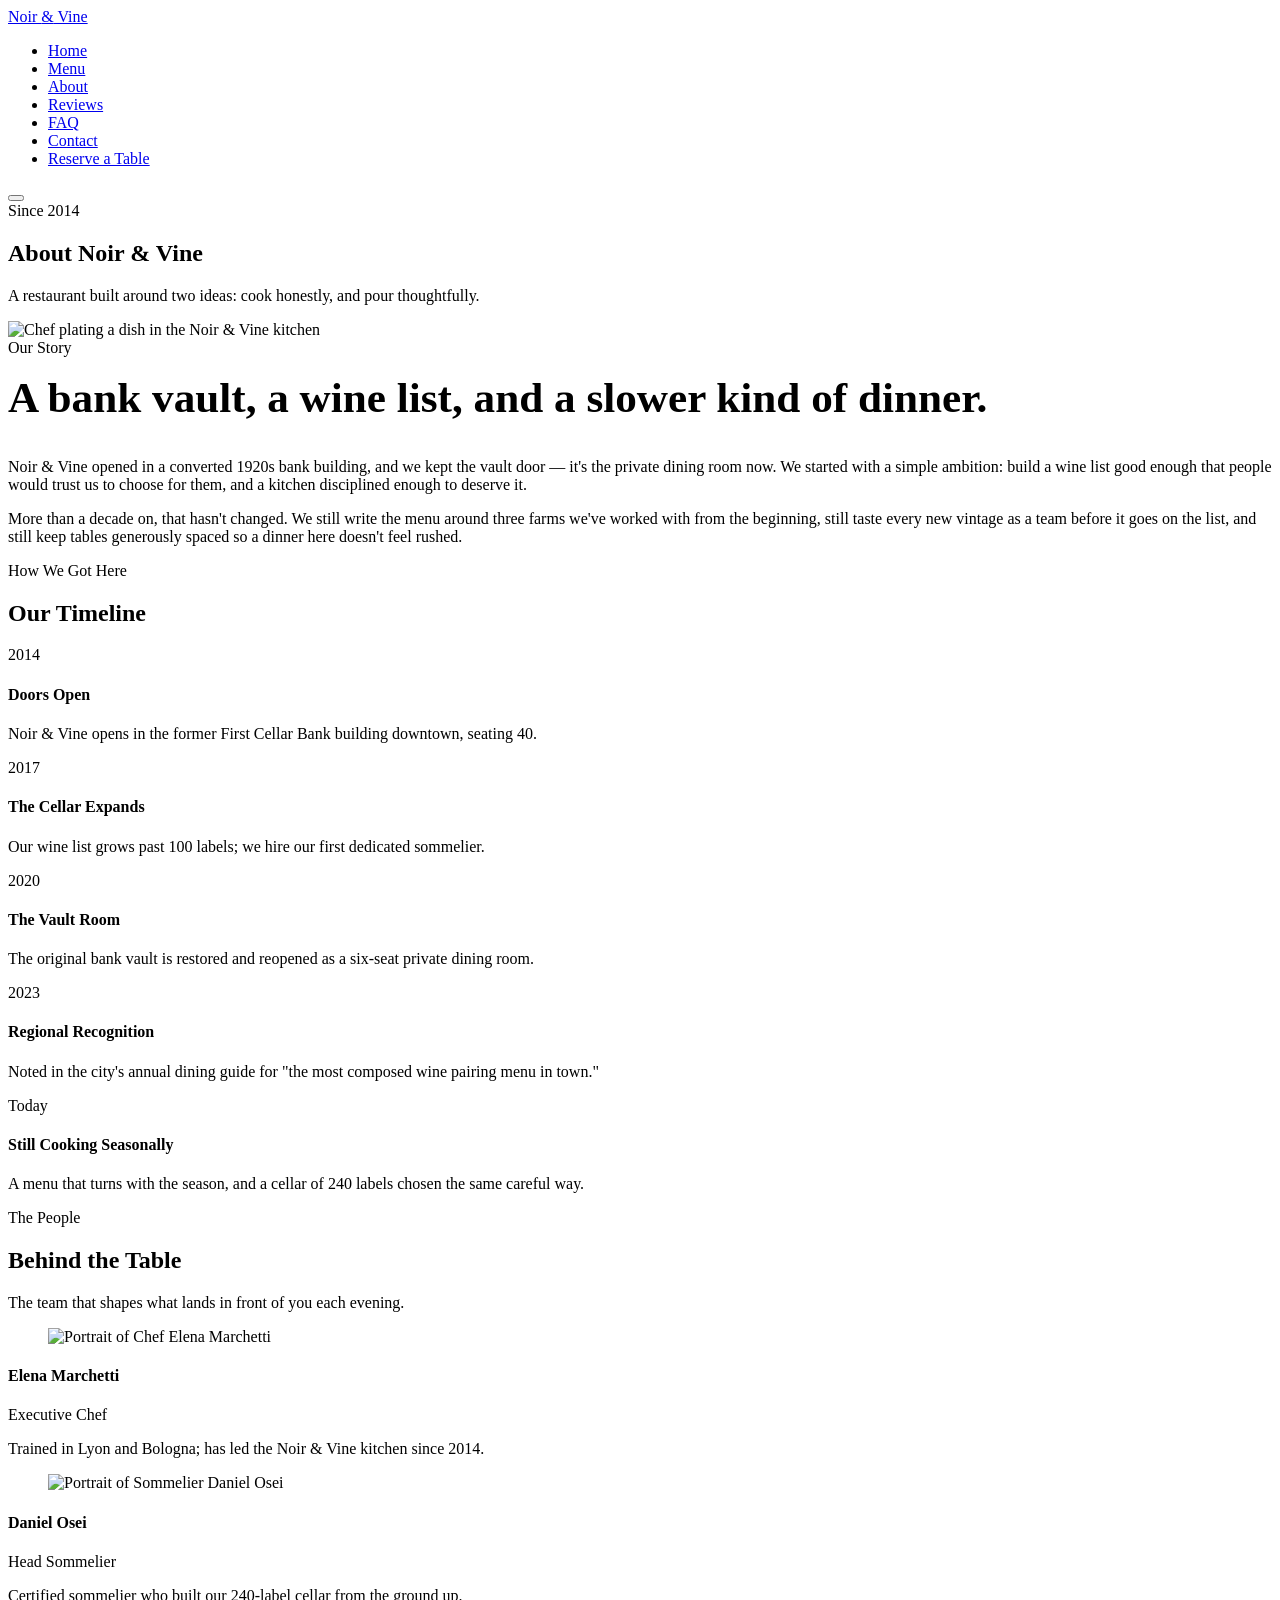
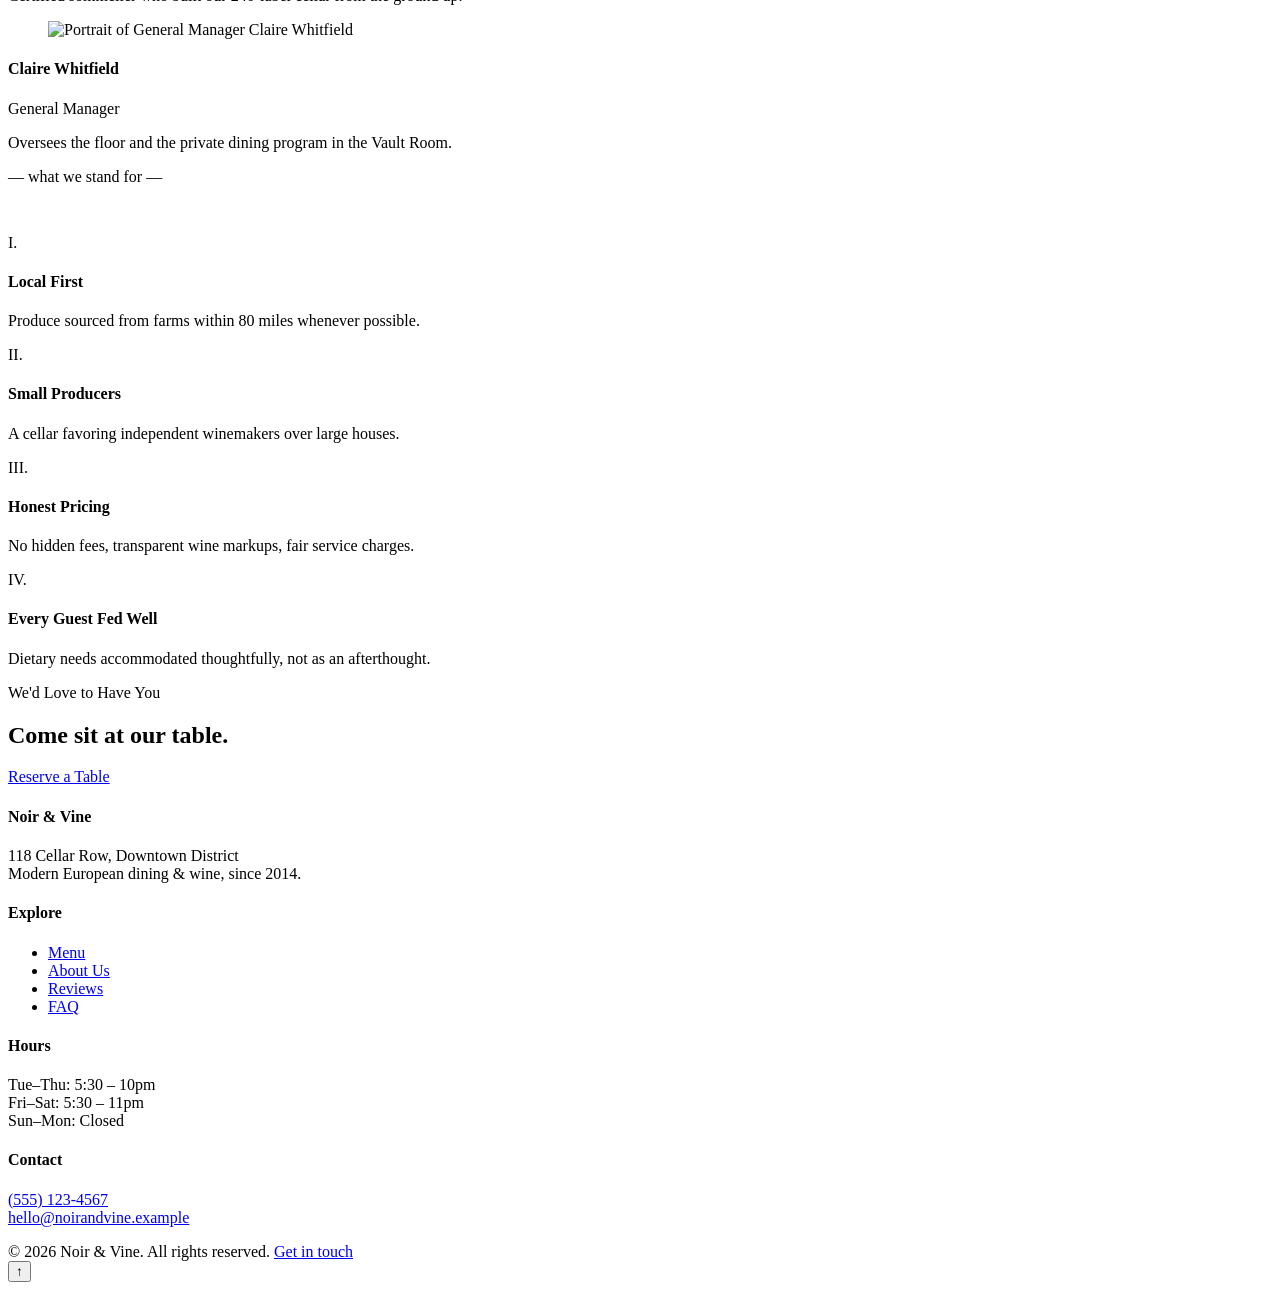
==== about.html @ 70245c9c "Add files via upload" ====
<!DOCTYPE html>
<html lang="en">
<head>
<meta charset="UTF-8">
<meta name="viewport" content="width=device-width, initial-scale=1.0">
<title>About — Noir & Vine</title>
<meta name="description" content="The story behind Noir & Vine — our kitchen, our cellar, and the team behind the table.">
<link rel="stylesheet" href="css/styles.css">
</head>
<body>

<header class="site-header">
  <div class="container nav-row">
    <a href="index.html" class="brand">Noir <span class="amp">&</span> Vine</a>
    <nav>
      <ul class="nav-links">
        <li><a href="index.html">Home</a></li>
        <li><a href="menu.html">Menu</a></li>
        <li><a href="about.html">About</a></li>
        <li><a href="reviews.html">Reviews</a></li>
        <li><a href="faq.html">FAQ</a></li>
        <li><a href="contact.html">Contact</a></li>
        <li><a href="contact.html#reserve" class="btn btn-solid">Reserve a Table</a></li>
      </ul>
    </nav>
    <button class="nav-toggle" aria-label="Toggle menu" aria-expanded="false">
      <span></span><span></span><span></span>
    </button>
  </div>
</header>

<section class="page-banner navy">
  <div class="container">
    <span class="eyebrow">Since 2014</span>
    <h1>About Noir & Vine</h1>
    <p>A restaurant built around two ideas: cook honestly, and pour thoughtfully.</p>
  </div>
</section>

<section>
  <div class="container">
    <div class="story-grid">
      <img class="reveal" src="https://images.unsplash.com/photo-1424847651672-bf20a4b0982b?auto=format&fit=crop&w=900&q=80" alt="Chef plating a dish in the Noir & Vine kitchen">
      <div class="reveal">
        <span class="eyebrow">Our Story</span>
        <h2 style="margin-top:1rem; font-size:clamp(1.9rem,3.6vw,2.7rem);">A bank vault, a wine list, and a slower kind of dinner.</h2>
        <p style="margin-top:1.2rem;">Noir & Vine opened in a converted 1920s bank building, and we kept the vault door — it's the private dining room now. We started with a simple ambition: build a wine list good enough that people would trust us to choose for them, and a kitchen disciplined enough to deserve it.</p>
        <p>More than a decade on, that hasn't changed. We still write the menu around three farms we've worked with from the beginning, still taste every new vintage as a team before it goes on the list, and still keep tables generously spaced so a dinner here doesn't feel rushed.</p>
      </div>
    </div>
  </div>
</section>

<section class="alt-bg">
  <div class="container">
    <div class="section-head reveal">
      <span class="eyebrow">How We Got Here</span>
      <h2>Our Timeline</h2>
    </div>
    <div class="timeline">
      <div class="timeline-item reveal">
        <span class="timeline-year">2014</span>
        <div><h4>Doors Open</h4><p>Noir & Vine opens in the former First Cellar Bank building downtown, seating 40.</p></div>
      </div>
      <div class="timeline-item reveal">
        <span class="timeline-year">2017</span>
        <div><h4>The Cellar Expands</h4><p>Our wine list grows past 100 labels; we hire our first dedicated sommelier.</p></div>
      </div>
      <div class="timeline-item reveal">
        <span class="timeline-year">2020</span>
        <div><h4>The Vault Room</h4><p>The original bank vault is restored and reopened as a six-seat private dining room.</p></div>
      </div>
      <div class="timeline-item reveal">
        <span class="timeline-year">2023</span>
        <div><h4>Regional Recognition</h4><p>Noted in the city's annual dining guide for "the most composed wine pairing menu in town."</p></div>
      </div>
      <div class="timeline-item reveal">
        <span class="timeline-year">Today</span>
        <div><h4>Still Cooking Seasonally</h4><p>A menu that turns with the season, and a cellar of 240 labels chosen the same careful way.</p></div>
      </div>
    </div>
  </div>
</section>

<section>
  <div class="container">
    <div class="section-head reveal">
      <span class="eyebrow">The People</span>
      <h2>Behind the Table</h2>
      <p>The team that shapes what lands in front of you each evening.</p>
    </div>
    <div class="team-grid">
      <div class="team-card reveal">
        <figure><img src="https://images.unsplash.com/photo-1583394293214-28ded15ee548?auto=format&fit=crop&w=500&q=80" alt="Portrait of Chef Elena Marchetti"></figure>
        <h4>Elena Marchetti</h4>
        <p class="role">Executive Chef</p>
        <p>Trained in Lyon and Bologna; has led the Noir & Vine kitchen since 2014.</p>
      </div>
      <div class="team-card reveal">
        <figure><img src="https://images.unsplash.com/photo-1560250097-0b93528c311a?auto=format&fit=crop&w=500&q=80" alt="Portrait of Sommelier Daniel Osei"></figure>
        <h4>Daniel Osei</h4>
        <p class="role">Head Sommelier</p>
        <p>Certified sommelier who built our 240-label cellar from the ground up.</p>
      </div>
      <div class="team-card reveal">
        <figure><img src="https://images.unsplash.com/photo-1595475207225-428b62bda831?auto=format&fit=crop&w=500&q=80" alt="Portrait of General Manager Claire Whitfield"></figure>
        <h4>Claire Whitfield</h4>
        <p class="role">General Manager</p>
        <p>Oversees the floor and the private dining program in the Vault Room.</p>
      </div>
    </div>
  </div>
</section>

<section class="alt-bg">
  <div class="container">
    <div class="stitch reveal"><span class="stitch-mark"></span></div>
    <p class="chapter-label reveal">— what we stand for —</p>
    <div class="value-row" style="margin-top:3rem;">
      <div class="value-item reveal">
        <span class="num">I.</span>
        <h4>Local First</h4>
        <p>Produce sourced from farms within 80 miles whenever possible.</p>
      </div>
      <div class="value-item reveal">
        <span class="num">II.</span>
        <h4>Small Producers</h4>
        <p>A cellar favoring independent winemakers over large houses.</p>
      </div>
      <div class="value-item reveal">
        <span class="num">III.</span>
        <h4>Honest Pricing</h4>
        <p>No hidden fees, transparent wine markups, fair service charges.</p>
      </div>
      <div class="value-item reveal">
        <span class="num">IV.</span>
        <h4>Every Guest Fed Well</h4>
        <p>Dietary needs accommodated thoughtfully, not as an afterthought.</p>
      </div>
    </div>
  </div>
</section>

<section class="cta-band">
  <div class="container">
    <span class="eyebrow">We'd Love to Have You</span>
    <h2>Come sit at our table.</h2>
    <a href="contact.html#reserve" class="btn btn-solid">Reserve a Table</a>
  </div>
</section>

<footer>
  <div class="container">
    <div class="footer-grid">
      <div>
        <h4>Noir & Vine</h4>
        <p>118 Cellar Row, Downtown District<br>Modern European dining & wine, since 2014.</p>
      </div>
      <div>
        <h4>Explore</h4>
        <ul>
          <li><a href="menu.html">Menu</a></li>
          <li><a href="about.html">About Us</a></li>
          <li><a href="reviews.html">Reviews</a></li>
          <li><a href="faq.html">FAQ</a></li>
        </ul>
      </div>
      <div>
        <h4>Hours</h4>
        <p>Tue–Thu: 5:30 – 10pm<br>Fri–Sat: 5:30 – 11pm<br>Sun–Mon: Closed</p>
      </div>
      <div>
        <h4>Contact</h4>
        <p><a href="tel:+15551234567">(555) 123-4567</a><br><a href="mailto:hello@noirandvine.example">hello@noirandvine.example</a></p>
      </div>
    </div>
    <div class="footer-bottom">
      <span>© 2026 Noir & Vine. All rights reserved.</span>
      <span><a href="contact.html">Get in touch</a></span>
    </div>
  </div>
</footer>

<button class="to-top" aria-label="Back to top">↑</button>
<script src="js/script.js"></script>
</body>
</html>
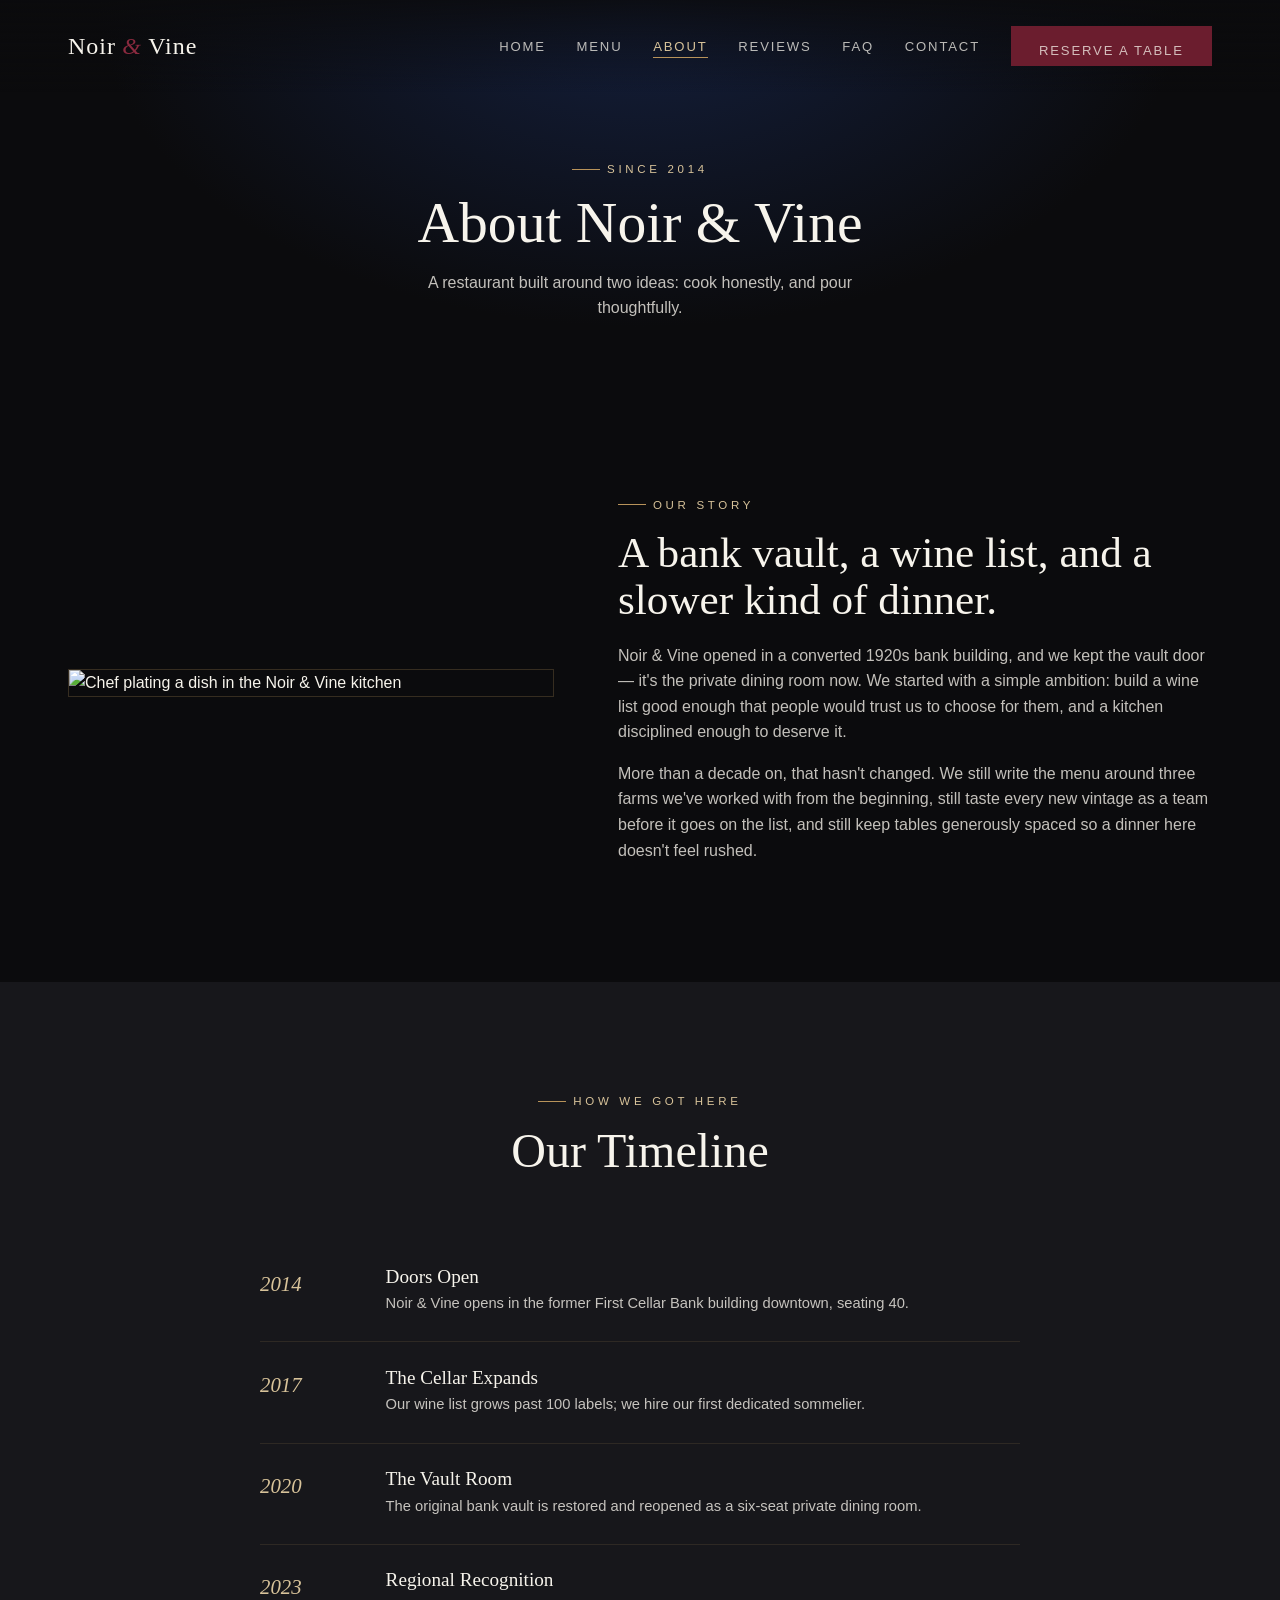
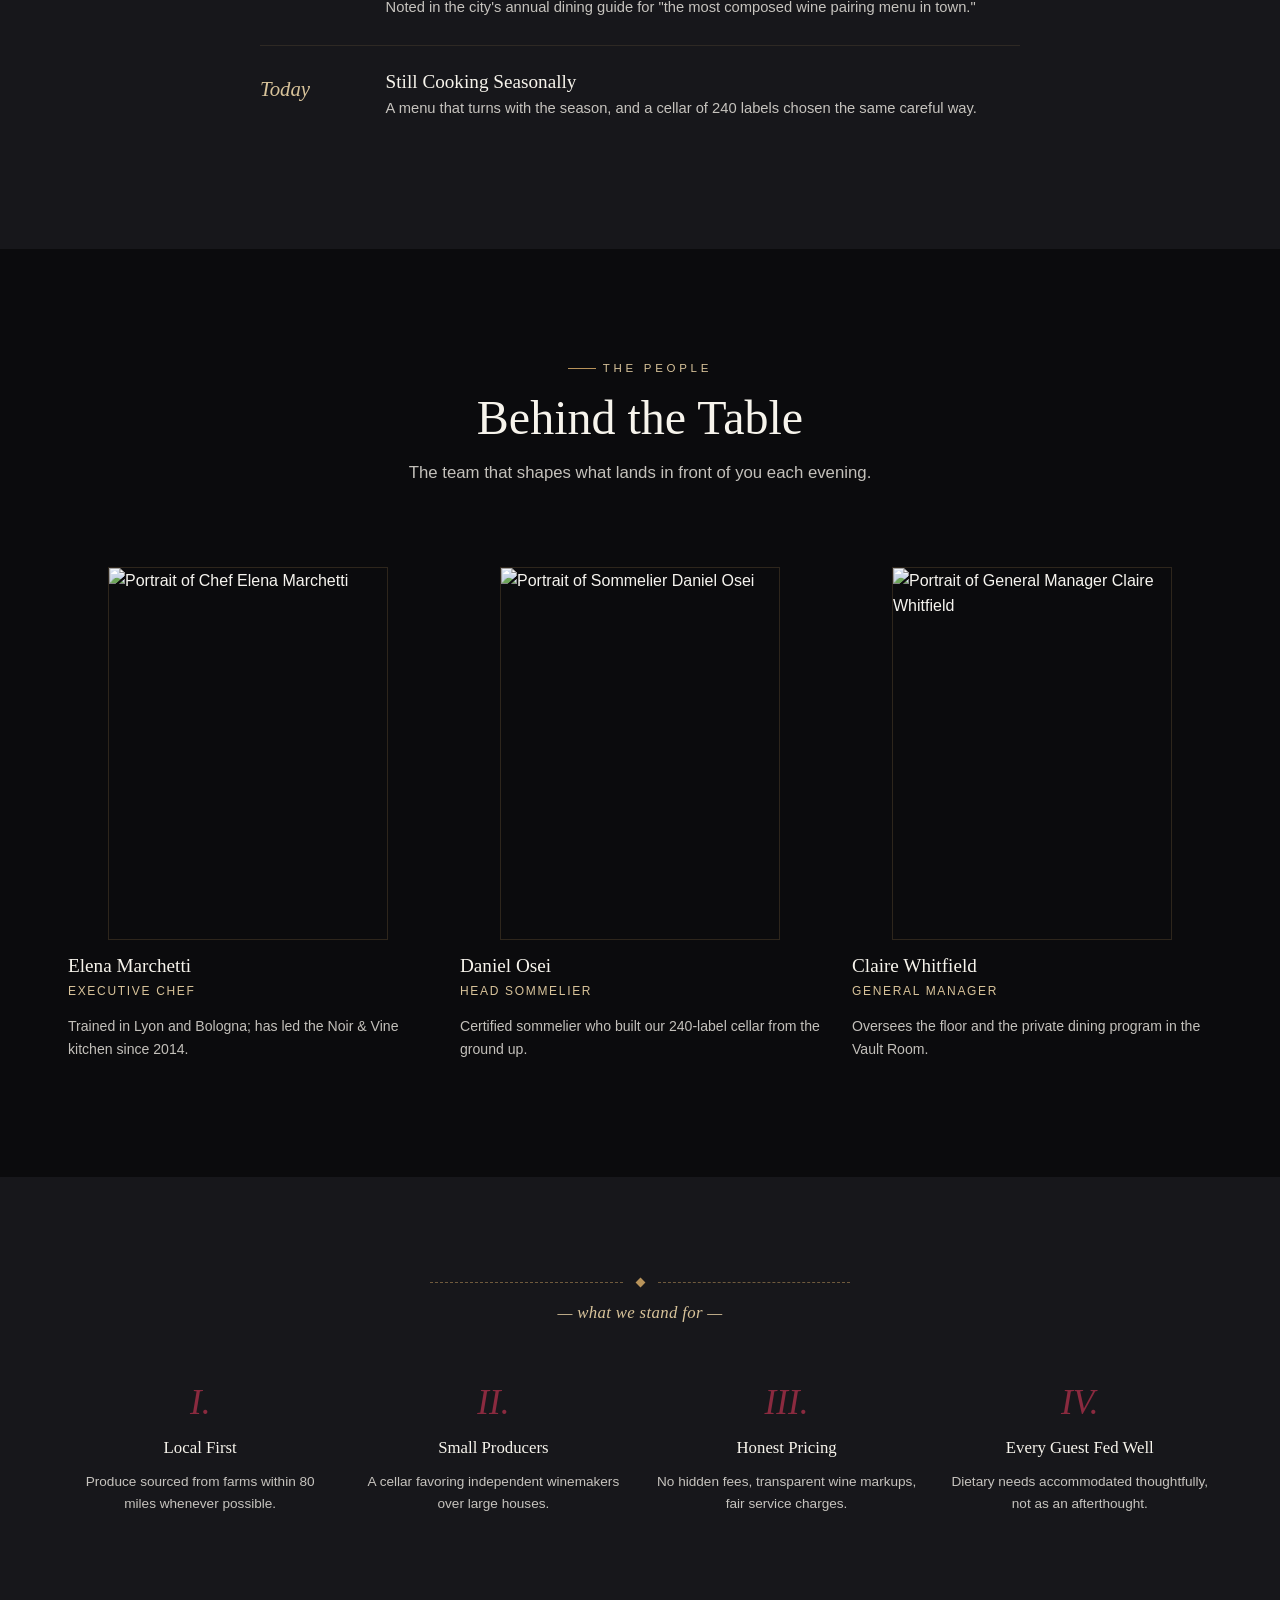
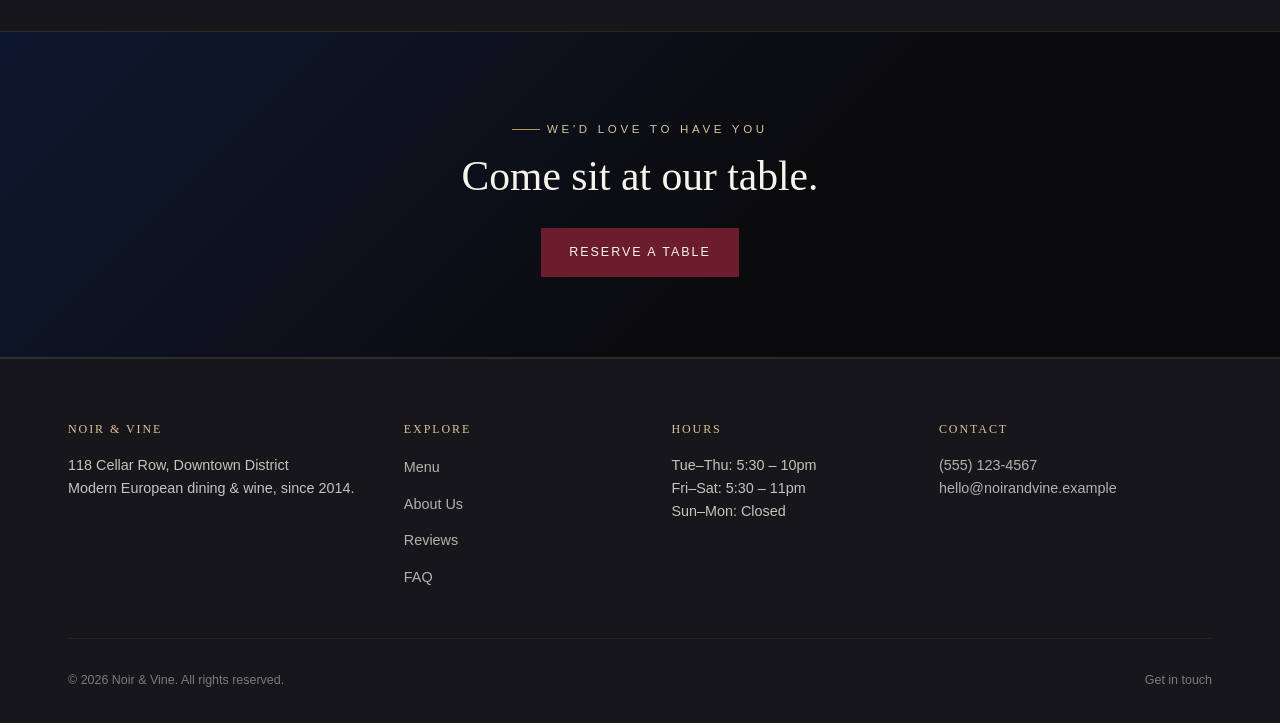
==== commit d01ee898: "Add files via upload" ====
--- a/about.html
+++ b/about.html
@@ -5,7 +5,7 @@
 <meta name="viewport" content="width=device-width, initial-scale=1.0">
 <title>About — Noir & Vine</title>
 <meta name="description" content="The story behind Noir & Vine — our kitchen, our cellar, and the team behind the table.">
-<link rel="stylesheet" href="css/styles.css">
+<link rel="stylesheet" href="styles.css">
 </head>
 <body>
 
@@ -182,6 +182,6 @@
 </footer>
 
 <button class="to-top" aria-label="Back to top">↑</button>
-<script src="js/script.js"></script>
+<script src="script.js"></script>
 </body>
 </html>
--- a/styles.css
+++ b/styles.css
@@ -0,0 +1,748 @@
+/* ==========================================================================
+   NOIR & VINE — Design System
+   Palette: ink black, ivory, deep navy, emerald, wine red, muted brass gold
+   Display type: Cormorant Garamond (editorial serif)
+   Body type:    Jost (clean geometric sans)
+   ========================================================================== */
+
+@import url('https://fonts.googleapis.com/css2?family=Cormorant+Garamond:ital,wght@0,300;0,400;0,500;0,600;1,400;1,500&family=Jost:wght@300;400;500;600&display=swap');
+
+:root{
+  --ink:        #0B0B0D;
+  --ink-soft:   #17171B;
+  --ivory:      #F7F4EC;
+  --ivory-dim:  #EAE5D8;
+  --navy:       #17264D;
+  --navy-deep:  #0E1830;
+  --emerald:    #1B4D3E;
+  --emerald-lt: #276B57;
+  --wine:       #6B1D2E;
+  --wine-lt:    #8A2A3F;
+  --gold:       #B8935A;
+  --gold-soft:  #D8C39A;
+
+  --font-display: 'Cormorant Garamond', Georgia, serif;
+  --font-body: 'Jost', 'Helvetica Neue', Arial, sans-serif;
+
+  --container: 1240px;
+  --gap-section: clamp(4rem, 8vw, 8rem);
+  --radius: 2px;
+
+  --ease: cubic-bezier(.16,.84,.44,1);
+}
+
+*, *::before, *::after{ box-sizing: border-box; }
+html{ scroll-behavior: smooth; }
+@media (prefers-reduced-motion: reduce){
+  html{ scroll-behavior: auto; }
+  *, *::before, *::after{ animation-duration: 0.001ms !important; animation-iteration-count: 1 !important; transition-duration: 0.001ms !important; scroll-behavior: auto !important; }
+}
+
+body{
+  margin:0;
+  background: var(--ink);
+  color: var(--ivory);
+  font-family: var(--font-body);
+  font-weight: 300;
+  line-height: 1.6;
+  -webkit-font-smoothing: antialiased;
+  overflow-x: hidden;
+}
+
+img{ max-width:100%; display:block; }
+a{ color: inherit; text-decoration: none; }
+button{ font-family: inherit; cursor: pointer; }
+input, textarea, select{ font-family: inherit; }
+
+:focus-visible{
+  outline: 2px solid var(--gold);
+  outline-offset: 3px;
+}
+
+.container{
+  max-width: var(--container);
+  margin: 0 auto;
+  padding: 0 clamp(1.25rem, 4vw, 3rem);
+}
+
+h1,h2,h3,h4{
+  font-family: var(--font-display);
+  font-weight: 500;
+  line-height: 1.08;
+  margin: 0;
+  color: var(--ivory);
+}
+
+.eyebrow{
+  font-family: var(--font-body);
+  font-size: 0.72rem;
+  letter-spacing: 0.32em;
+  text-transform: uppercase;
+  color: var(--gold-soft);
+  font-weight: 500;
+  display:inline-flex;
+  align-items:center;
+  gap:.6em;
+}
+.eyebrow::before{
+  content:"";
+  width: 28px; height:1px;
+  background: var(--gold);
+  display:inline-block;
+}
+
+p{ color: rgba(247,244,236,0.78); }
+
+.italic{ font-style: italic; }
+
+/* ---------- Signature element: The Stitch Line ----------
+   A dashed gold divider with small diamond "stitches", echoing the
+   embroidered edge of fine table linen. Used consistently as the
+   section-break device across the whole site instead of numbering. */
+.stitch{
+  display:flex;
+  align-items:center;
+  justify-content:center;
+  gap: 14px;
+  margin: 0 auto;
+  width: 100%;
+  max-width: 420px;
+  color: var(--gold);
+}
+.stitch::before, .stitch::after{
+  content:"";
+  flex:1;
+  height:0;
+  border-top: 1px dashed rgba(184,147,90,0.55);
+}
+.stitch-mark{
+  width:7px; height:7px;
+  background: var(--gold);
+  transform: rotate(45deg);
+  flex-shrink:0;
+}
+.chapter-label{
+  font-family: var(--font-display);
+  font-style: italic;
+  font-size: 1.05rem;
+  color: var(--gold-soft);
+  text-align:center;
+  margin: 0.9rem 0 0;
+  letter-spacing: 0.02em;
+}
+
+/* ================= HEADER / NAV ================= */
+.site-header{
+  position: fixed;
+  top:0; left:0; right:0;
+  z-index: 500;
+  padding: 1.6rem 0;
+  transition: padding .4s var(--ease), background .4s var(--ease), box-shadow .4s var(--ease);
+  background: linear-gradient(to bottom, rgba(11,11,13,0.85), transparent);
+}
+.site-header.scrolled{
+  padding: 0.9rem 0;
+  background: rgba(11,11,13,0.92);
+  backdrop-filter: blur(10px);
+  box-shadow: 0 1px 0 rgba(184,147,90,0.18);
+}
+.nav-row{
+  display:flex;
+  align-items:center;
+  justify-content:space-between;
+  gap: 2rem;
+}
+.brand{
+  font-family: var(--font-display);
+  font-size: 1.5rem;
+  letter-spacing: 0.04em;
+  display:flex;
+  align-items:baseline;
+  gap:.4rem;
+}
+.brand .amp{ color: var(--wine-lt); font-style:italic; }
+
+.nav-links{
+  display:flex;
+  align-items:center;
+  gap: clamp(1rem, 2.4vw, 2.4rem);
+  list-style:none;
+  margin:0; padding:0;
+}
+.nav-links a{
+  font-size: 0.82rem;
+  letter-spacing: 0.14em;
+  text-transform: uppercase;
+  color: rgba(247,244,236,0.75);
+  position:relative;
+  padding-bottom: 4px;
+  transition: color .3s;
+}
+.nav-links a::after{
+  content:"";
+  position:absolute; left:0; bottom:0;
+  width:0; height:1px;
+  background: var(--gold);
+  transition: width .35s var(--ease);
+}
+.nav-links a:hover, .nav-links a:focus-visible{ color: var(--ivory); }
+.nav-links a:hover::after, .nav-links a:focus-visible::after{ width:100%; }
+.nav-links a.active{ color: var(--gold-soft); }
+.nav-links a.active::after{ width:100%; }
+
+.btn{
+  display:inline-flex;
+  align-items:center;
+  gap:.5rem;
+  padding: 0.85rem 1.7rem;
+  font-size: 0.78rem;
+  letter-spacing: 0.16em;
+  text-transform: uppercase;
+  border: 1px solid var(--gold);
+  color: var(--ivory);
+  background: transparent;
+  transition: background .35s var(--ease), color .35s var(--ease), border-color .35s var(--ease);
+}
+.btn:hover, .btn:focus-visible{ background: var(--gold); color: var(--ink); }
+.btn-solid{
+  background: var(--wine);
+  border-color: var(--wine);
+}
+.btn-solid:hover{ background: var(--wine-lt); border-color: var(--wine-lt); color: var(--ivory); }
+.btn-ghost-ivory{ border-color: rgba(247,244,236,0.4); }
+
+.nav-toggle{
+  display:none;
+  flex-direction:column;
+  gap:5px;
+  background:none; border:none;
+  padding: 8px;
+}
+.nav-toggle span{
+  width: 24px; height:1px;
+  background: var(--ivory);
+  transition: transform .3s, opacity .3s;
+}
+
+/* ================= HERO ================= */
+.hero{
+  min-height: 100vh;
+  position:relative;
+  display:flex;
+  align-items:center;
+  padding-top: 6rem;
+}
+.hero-bg{
+  position:absolute; inset:0;
+  background-size: cover;
+  background-position: center;
+  z-index:0;
+}
+.hero-bg::after{
+  content:"";
+  position:absolute; inset:0;
+  background:
+    linear-gradient(180deg, rgba(11,11,13,0.55) 0%, rgba(11,11,13,0.72) 55%, var(--ink) 100%),
+    linear-gradient(90deg, rgba(11,11,13,0.9) 0%, rgba(11,11,13,0.35) 55%, rgba(11,11,13,0.75) 100%);
+}
+.hero-content{
+  position:relative; z-index:2;
+  max-width: 680px;
+}
+.hero h1{
+  font-size: clamp(2.8rem, 6vw, 5rem);
+  margin: 1.1rem 0 1.4rem;
+}
+.hero h1 em{
+  font-style: italic;
+  color: var(--gold-soft);
+}
+.hero p.lede{
+  font-size: 1.15rem;
+  max-width: 46ch;
+  margin-bottom: 2.2rem;
+}
+.hero-actions{ display:flex; gap:1rem; flex-wrap:wrap; }
+
+.scroll-cue{
+  position:absolute;
+  bottom: 2.4rem; left: 50%;
+  transform: translateX(-50%);
+  z-index:2;
+  display:flex; flex-direction:column; align-items:center; gap:.5rem;
+  font-size:.68rem; letter-spacing:.28em; text-transform:uppercase;
+  color: rgba(247,244,236,0.55);
+}
+.scroll-cue .line{
+  width:1px; height: 40px;
+  background: linear-gradient(var(--gold), transparent);
+  animation: pulse-line 2.2s ease-in-out infinite;
+}
+@keyframes pulse-line{
+  0%,100%{ transform: scaleY(1); opacity:.6;}
+  50%{ transform: scaleY(1.3); opacity:1;}
+}
+
+/* ================= SECTIONS ================= */
+section{ padding: var(--gap-section) 0; position:relative; }
+.section-head{
+  text-align:center;
+  max-width: 640px;
+  margin: 0 auto clamp(2.5rem, 5vw, 4rem);
+}
+.section-head h2{ font-size: clamp(2rem, 4vw, 3rem); margin-top: .9rem; }
+.section-head p{ margin-top: 1rem; font-size: 1.05rem; }
+
+.alt-bg{ background: var(--ink-soft); }
+
+/* reveal-on-scroll */
+.reveal{
+  opacity: 0;
+  transform: translateY(28px);
+  transition: opacity .8s var(--ease), transform .8s var(--ease);
+}
+.reveal.is-visible{ opacity:1; transform:none; }
+
+/* ================= HOME: intro strip ================= */
+.intro-grid{
+  display:grid;
+  grid-template-columns: 1.1fr 0.9fr;
+  gap: clamp(2rem, 5vw, 5rem);
+  align-items:center;
+}
+.intro-grid img{
+  filter: grayscale(15%) saturate(1.05);
+  border: 1px solid rgba(184,147,90,0.25);
+}
+.intro-grid h2{ font-size: clamp(1.9rem, 3.6vw, 2.7rem); }
+.intro-grid .signature-line{ margin-top: 1.6rem; }
+
+@media (max-width: 860px){
+  .intro-grid{ grid-template-columns: 1fr; }
+}
+
+/* ================= CARDS: dish / value / team ================= */
+.card-grid{
+  display:grid;
+  grid-template-columns: repeat(3, 1fr);
+  gap: 2rem;
+}
+@media (max-width: 900px){ .card-grid{ grid-template-columns: 1fr 1fr; } }
+@media (max-width: 620px){ .card-grid{ grid-template-columns: 1fr; } }
+
+.dish-card{
+  background: var(--ink-soft);
+  border: 1px solid rgba(184,147,90,0.16);
+  overflow:hidden;
+  transition: transform .45s var(--ease), border-color .45s;
+}
+.dish-card:hover{ transform: translateY(-6px); border-color: rgba(184,147,90,0.5); }
+.dish-card figure{ margin:0; aspect-ratio: 4/3; overflow:hidden; }
+.dish-card img{ width:100%; height:100%; object-fit:cover; transition: transform .7s var(--ease); }
+.dish-card:hover img{ transform: scale(1.06); }
+.dish-card .body{ padding: 1.4rem 1.5rem 1.6rem; }
+.dish-card h3{ font-size: 1.35rem; display:flex; justify-content:space-between; gap:1rem; align-items:baseline; }
+.dish-card .price{ font-family: var(--font-body); font-size: .85rem; color: var(--gold-soft); white-space:nowrap; }
+.dish-card p{ font-size: .92rem; margin-top:.5rem; }
+.dish-tag{
+  display:inline-block;
+  font-size: .65rem;
+  letter-spacing:.14em;
+  text-transform:uppercase;
+  color: var(--emerald-lt);
+  border: 1px solid var(--emerald-lt);
+  padding: .2rem .55rem;
+  margin-bottom: .7rem;
+}
+
+/* ================= MENU PAGE ================= */
+.menu-hero{
+  padding: 9rem 0 3rem;
+  text-align:center;
+  background: radial-gradient(ellipse at top, var(--navy-deep) 0%, var(--ink) 65%);
+}
+.filter-bar{
+  display:flex; flex-wrap:wrap;
+  justify-content:center;
+  gap: .7rem;
+  margin: 2.2rem 0 0;
+}
+.filter-btn{
+  background:none;
+  border: 1px solid rgba(247,244,236,0.25);
+  color: rgba(247,244,236,0.75);
+  padding: .6rem 1.3rem;
+  font-size: .74rem;
+  letter-spacing:.14em;
+  text-transform:uppercase;
+  transition: all .3s;
+}
+.filter-btn:hover{ border-color: var(--gold); color: var(--ivory); }
+.filter-btn.active{ background: var(--gold); border-color: var(--gold); color: var(--ink); }
+
+.menu-course{ margin-bottom: 4.5rem; }
+.menu-course-title{
+  text-align:center;
+  margin-bottom: 2.5rem;
+}
+.menu-list{
+  display:grid;
+  grid-template-columns: 1fr 1fr;
+  gap: 2rem 3.5rem;
+  max-width: 980px;
+  margin: 0 auto;
+}
+@media (max-width: 760px){ .menu-list{ grid-template-columns: 1fr; } }
+
+.menu-item{
+  display:none;
+  padding-bottom: 1.1rem;
+  border-bottom: 1px dotted rgba(184,147,90,0.3);
+}
+.menu-item.show{ display:block; animation: fadeIn .5s var(--ease); }
+@keyframes fadeIn{ from{ opacity:0; transform: translateY(6px);} to{opacity:1; transform:none;} }
+.menu-item-row{
+  display:flex;
+  justify-content:space-between;
+  align-items:baseline;
+  gap: 1rem;
+}
+.menu-item-row h4{ font-size: 1.28rem; font-weight:500; }
+.menu-item-row .price{ font-family: var(--font-body); color: var(--gold-soft); font-size: .95rem; white-space:nowrap; }
+.menu-item p{ font-size: .9rem; margin-top: .35rem; margin-bottom:0; }
+.dietary-tags{ display:flex; gap:.4rem; margin-top:.5rem; }
+.dietary-tags span{
+  font-size:.62rem; letter-spacing:.08em; text-transform:uppercase;
+  color: var(--emerald-lt); border:1px solid rgba(39,107,87,.5); padding:.15rem .4rem;
+}
+
+.wine-note{
+  max-width: 720px;
+  margin: 0 auto;
+  text-align:center;
+  padding: 2.2rem 2rem;
+  border: 1px solid rgba(107,29,46,0.5);
+  background: linear-gradient(180deg, rgba(107,29,46,0.12), transparent);
+}
+
+/* ================= ABOUT PAGE ================= */
+.story-grid{
+  display:grid;
+  grid-template-columns: 0.9fr 1.1fr;
+  gap: clamp(2rem, 5vw, 5rem);
+  align-items:center;
+}
+@media (max-width: 860px){ .story-grid{ grid-template-columns: 1fr; } }
+.story-grid img{ border:1px solid rgba(184,147,90,.25); }
+
+.timeline{
+  max-width: 760px;
+  margin: 0 auto;
+}
+.timeline-item{
+  display:grid;
+  grid-template-columns: 100px 1fr;
+  gap: 1.6rem;
+  padding: 1.6rem 0;
+  border-bottom: 1px solid rgba(184,147,90,0.14);
+}
+.timeline-item:last-child{ border-bottom:none; }
+.timeline-year{
+  font-family: var(--font-display);
+  font-style: italic;
+  font-size: 1.3rem;
+  color: var(--gold-soft);
+}
+.timeline-item h4{ font-size: 1.2rem; margin-bottom:.3rem; }
+.timeline-item p{ margin:0; font-size: .92rem; }
+
+.team-grid{
+  display:grid;
+  grid-template-columns: repeat(3, 1fr);
+  gap: 2rem;
+}
+@media (max-width: 860px){ .team-grid{ grid-template-columns: 1fr 1fr; } }
+@media (max-width: 560px){ .team-grid{ grid-template-columns: 1fr; } }
+.team-card figure{ aspect-ratio: 3/4; overflow:hidden; margin-bottom: 1rem; border:1px solid rgba(184,147,90,.2); }
+.team-card img{ width:100%; height:100%; object-fit:cover; filter: grayscale(35%); transition: filter .5s; }
+.team-card:hover img{ filter: grayscale(0%); }
+.team-card h4{ font-size:1.2rem; }
+.team-card .role{ font-size:.75rem; letter-spacing:.14em; text-transform:uppercase; color:var(--gold-soft); margin: .3rem 0 .6rem; }
+.team-card p{ font-size:.88rem; }
+
+.value-row{
+  display:grid;
+  grid-template-columns: repeat(4,1fr);
+  gap: 1.8rem;
+  text-align:center;
+}
+@media (max-width: 860px){ .value-row{ grid-template-columns: 1fr 1fr; } }
+.value-item .num{
+  font-family: var(--font-display);
+  font-style: italic;
+  font-size: 2.2rem;
+  color: var(--wine-lt);
+  display:block;
+  margin-bottom:.5rem;
+}
+.value-item h4{ font-size: 1.05rem; margin-bottom:.5rem; }
+.value-item p{ font-size: .85rem; }
+
+/* ================= REVIEWS ================= */
+.review-slider{
+  max-width: 780px;
+  margin: 0 auto;
+  position:relative;
+  text-align:center;
+  min-height: 260px;
+}
+.review-slide{
+  display:none;
+  animation: fadeIn .6s var(--ease);
+}
+.review-slide.active{ display:block; }
+.stars{ color: var(--gold); letter-spacing:.3em; font-size:1.1rem; margin-bottom:1.2rem; }
+.review-quote{
+  font-family: var(--font-display);
+  font-style: italic;
+  font-size: clamp(1.3rem, 2.6vw, 1.8rem);
+  line-height:1.5;
+  color: var(--ivory);
+  margin-bottom: 1.6rem;
+}
+.review-author{ font-size:.8rem; letter-spacing:.12em; text-transform:uppercase; color: var(--gold-soft); }
+.review-author span{ color: rgba(247,244,236,0.5); text-transform:none; letter-spacing:normal; }
+
+.slider-controls{
+  display:flex; align-items:center; justify-content:center;
+  gap: 1.6rem; margin-top: 2.2rem;
+}
+.slider-arrow{
+  background:none; border:1px solid rgba(184,147,90,.4);
+  color: var(--ivory); width:42px; height:42px;
+  display:flex; align-items:center; justify-content:center;
+  transition: all .3s;
+  font-size: 1.1rem;
+}
+.slider-arrow:hover{ background: var(--gold); color: var(--ink); }
+.slider-dots{ display:flex; gap:.5rem; }
+.slider-dots button{
+  width:7px; height:7px; border-radius:50%;
+  background: rgba(247,244,236,0.25); border:none;
+}
+.slider-dots button.active{ background: var(--gold); }
+
+.review-grid{
+  display:grid;
+  grid-template-columns: repeat(3,1fr);
+  gap: 1.8rem;
+  margin-top: 3.5rem;
+}
+@media (max-width: 900px){ .review-grid{ grid-template-columns: 1fr 1fr; } }
+@media (max-width: 620px){ .review-grid{ grid-template-columns: 1fr; } }
+.review-card{
+  background: var(--ink-soft);
+  border: 1px solid rgba(184,147,90,0.16);
+  padding: 1.8rem;
+}
+.review-card .stars{ font-size: .85rem; margin-bottom: .8rem; }
+.review-card p{ font-size: .92rem; }
+.review-card .review-author{ margin-top: 1rem; }
+
+/* ================= FAQ ================= */
+.faq-list{ max-width: 800px; margin: 0 auto; }
+.faq-item{
+  border-bottom: 1px solid rgba(184,147,90,0.2);
+}
+.faq-q{
+  width:100%;
+  background:none; border:none;
+  display:flex; align-items:center; justify-content:space-between;
+  gap: 1.5rem;
+  padding: 1.5rem 0;
+  text-align:left;
+  color: var(--ivory);
+  font-family: var(--font-display);
+  font-size: 1.25rem;
+}
+.faq-q .icon{
+  flex-shrink:0;
+  width: 22px; height:22px;
+  position:relative;
+}
+.faq-q .icon::before, .faq-q .icon::after{
+  content:"";
+  position:absolute; background: var(--gold);
+  transition: transform .35s var(--ease);
+}
+.faq-q .icon::before{ top:50%; left:0; width:100%; height:1px; transform: translateY(-50%); }
+.faq-q .icon::after{ left:50%; top:0; height:100%; width:1px; transform: translateX(-50%); }
+.faq-item.open .icon::after{ transform: translateX(-50%) scaleY(0); }
+.faq-answer{
+  max-height:0;
+  overflow:hidden;
+  transition: max-height .45s var(--ease);
+}
+.faq-answer p{ padding: 0 0 1.6rem; margin:0; font-size: .95rem; max-width: 68ch; }
+.faq-category-label{ margin: 3rem 0 .5rem; }
+.faq-category-label:first-child{ margin-top:0; }
+
+/* ================= CONTACT ================= */
+.contact-grid{
+  display:grid;
+  grid-template-columns: 1fr 1fr;
+  gap: clamp(2rem, 5vw, 5rem);
+  align-items:start;
+}
+@media (max-width: 900px){ .contact-grid{ grid-template-columns: 1fr; } }
+
+.info-block{ margin-bottom: 2rem; }
+.info-block h4{
+  font-size: .78rem; letter-spacing:.16em; text-transform:uppercase;
+  color: var(--gold-soft); margin-bottom: .7rem;
+}
+.info-block p{ margin:0; font-size: 1rem; }
+.info-block a:hover{ color: var(--gold-soft); }
+
+.map-frame{
+  aspect-ratio: 4/3;
+  border: 1px solid rgba(184,147,90,.25);
+  background: var(--ink-soft);
+  display:flex; align-items:center; justify-content:center;
+  margin-top: 1.5rem;
+  position:relative;
+  overflow:hidden;
+}
+
+.form-group{ margin-bottom: 1.5rem; }
+.form-group label{
+  display:block; font-size:.72rem; letter-spacing:.14em; text-transform:uppercase;
+  color: rgba(247,244,236,.6); margin-bottom:.6rem;
+}
+.form-group input, .form-group textarea, .form-group select{
+  width:100%;
+  background: transparent;
+  border: none;
+  border-bottom: 1px solid rgba(247,244,236,0.3);
+  color: var(--ivory);
+  padding: .7rem 0.2rem;
+  font-size: 1rem;
+  transition: border-color .3s;
+}
+.form-group select option{ background: var(--ink-soft); color: var(--ivory); }
+.form-group input:focus, .form-group textarea:focus, .form-group select:focus{
+  border-color: var(--gold);
+  outline: none;
+}
+.form-group textarea{ resize: vertical; min-height: 110px; }
+.form-row{ display:grid; grid-template-columns:1fr 1fr; gap: 1.5rem; }
+@media (max-width:560px){ .form-row{ grid-template-columns:1fr; } }
+.field-error{
+  font-size:.75rem; color: var(--wine-lt); margin-top:.4rem; min-height: 1em; display:block;
+}
+.form-note{
+  font-size: .8rem; color: rgba(247,244,236,.5); margin-top: 1rem;
+}
+.form-status{
+  padding: 1rem 1.2rem;
+  border: 1px solid var(--emerald-lt);
+  color: var(--emerald-lt);
+  font-size: .9rem;
+  margin-top: 1.5rem;
+  display:none;
+}
+.form-status.visible{ display:block; }
+
+/* ================= RESERVATION CTA BAND ================= */
+.cta-band{
+  padding: 5rem 0;
+  text-align:center;
+  background: linear-gradient(135deg, var(--navy-deep), var(--ink) 60%);
+  border-top: 1px solid rgba(184,147,90,0.2);
+  border-bottom: 1px solid rgba(184,147,90,0.2);
+}
+.cta-band h2{ font-size: clamp(1.8rem, 4vw, 2.6rem); margin: 1rem 0 1.8rem; }
+
+/* ================= FOOTER ================= */
+footer{
+  padding: 4rem 0 2rem;
+  background: var(--ink-soft);
+  border-top: 1px solid rgba(184,147,90,0.15);
+}
+.footer-grid{
+  display:grid;
+  grid-template-columns: 1.3fr 1fr 1fr 1.2fr;
+  gap: 2.5rem;
+  margin-bottom: 3rem;
+}
+@media (max-width: 860px){ .footer-grid{ grid-template-columns: 1fr 1fr; } }
+@media (max-width: 500px){ .footer-grid{ grid-template-columns: 1fr; } }
+.footer-grid h4{
+  font-size:.75rem; letter-spacing:.16em; text-transform:uppercase;
+  color: var(--gold-soft); margin-bottom:1.1rem;
+}
+.footer-grid ul{ list-style:none; margin:0; padding:0; display:flex; flex-direction:column; gap:.7rem; }
+.footer-grid a{ font-size:.9rem; color: rgba(247,244,236,0.7); transition: color .3s; }
+.footer-grid a:hover{ color: var(--gold-soft); }
+.footer-grid p{ font-size: .9rem; }
+.footer-bottom{
+  display:flex; justify-content:space-between; align-items:center; flex-wrap:wrap; gap:1rem;
+  padding-top: 2rem;
+  border-top: 1px solid rgba(184,147,90,0.1);
+  font-size: .78rem;
+  color: rgba(247,244,236,0.45);
+}
+.footer-bottom a{ color: rgba(247,244,236,0.45); }
+.footer-bottom a:hover{ color: var(--gold-soft); }
+
+/* back to top */
+.to-top{
+  position: fixed;
+  bottom: 2rem; right: 2rem;
+  width: 46px; height:46px;
+  background: var(--ink-soft);
+  border: 1px solid var(--gold);
+  color: var(--gold);
+  display:flex; align-items:center; justify-content:center;
+  opacity:0; visibility:hidden;
+  transform: translateY(10px);
+  transition: all .4s var(--ease);
+  z-index: 400;
+}
+.to-top.visible{ opacity:1; visibility:visible; transform:none; }
+.to-top:hover{ background: var(--gold); color: var(--ink); }
+
+/* ================= PAGE HEADER BANNER (interior pages) ================= */
+.page-banner{
+  padding: 9.5rem 0 4rem;
+  text-align:center;
+  position:relative;
+  background: radial-gradient(ellipse at top, var(--emerald) -20%, var(--ink) 60%);
+}
+.page-banner.navy{ background: radial-gradient(ellipse at top, var(--navy) -20%, var(--ink) 60%); }
+.page-banner.wine{ background: radial-gradient(ellipse at top, var(--wine) -30%, var(--ink) 60%); }
+.page-banner h1{ font-size: clamp(2.3rem, 5vw, 3.6rem); margin-top:.8rem; }
+.page-banner p{ max-width: 56ch; margin: 1rem auto 0; }
+
+/* Mobile nav */
+@media (max-width: 900px){
+  .nav-toggle{ display:flex; }
+  .nav-links{
+    position: fixed;
+    inset: 0 0 0 auto;
+    width: min(320px, 82vw);
+    height: 100vh;
+    background: var(--ink-soft);
+    flex-direction: column;
+    align-items: flex-start;
+    justify-content:center;
+    padding: 3rem;
+    gap: 1.8rem;
+    transform: translateX(100%);
+    transition: transform .45s var(--ease);
+    border-left: 1px solid rgba(184,147,90,0.25);
+  }
+  .nav-links.open{ transform: translateX(0); }
+  .nav-links a{ font-size: 1rem; }
+  .nav-links .btn{ margin-top: 1rem; }
+}
